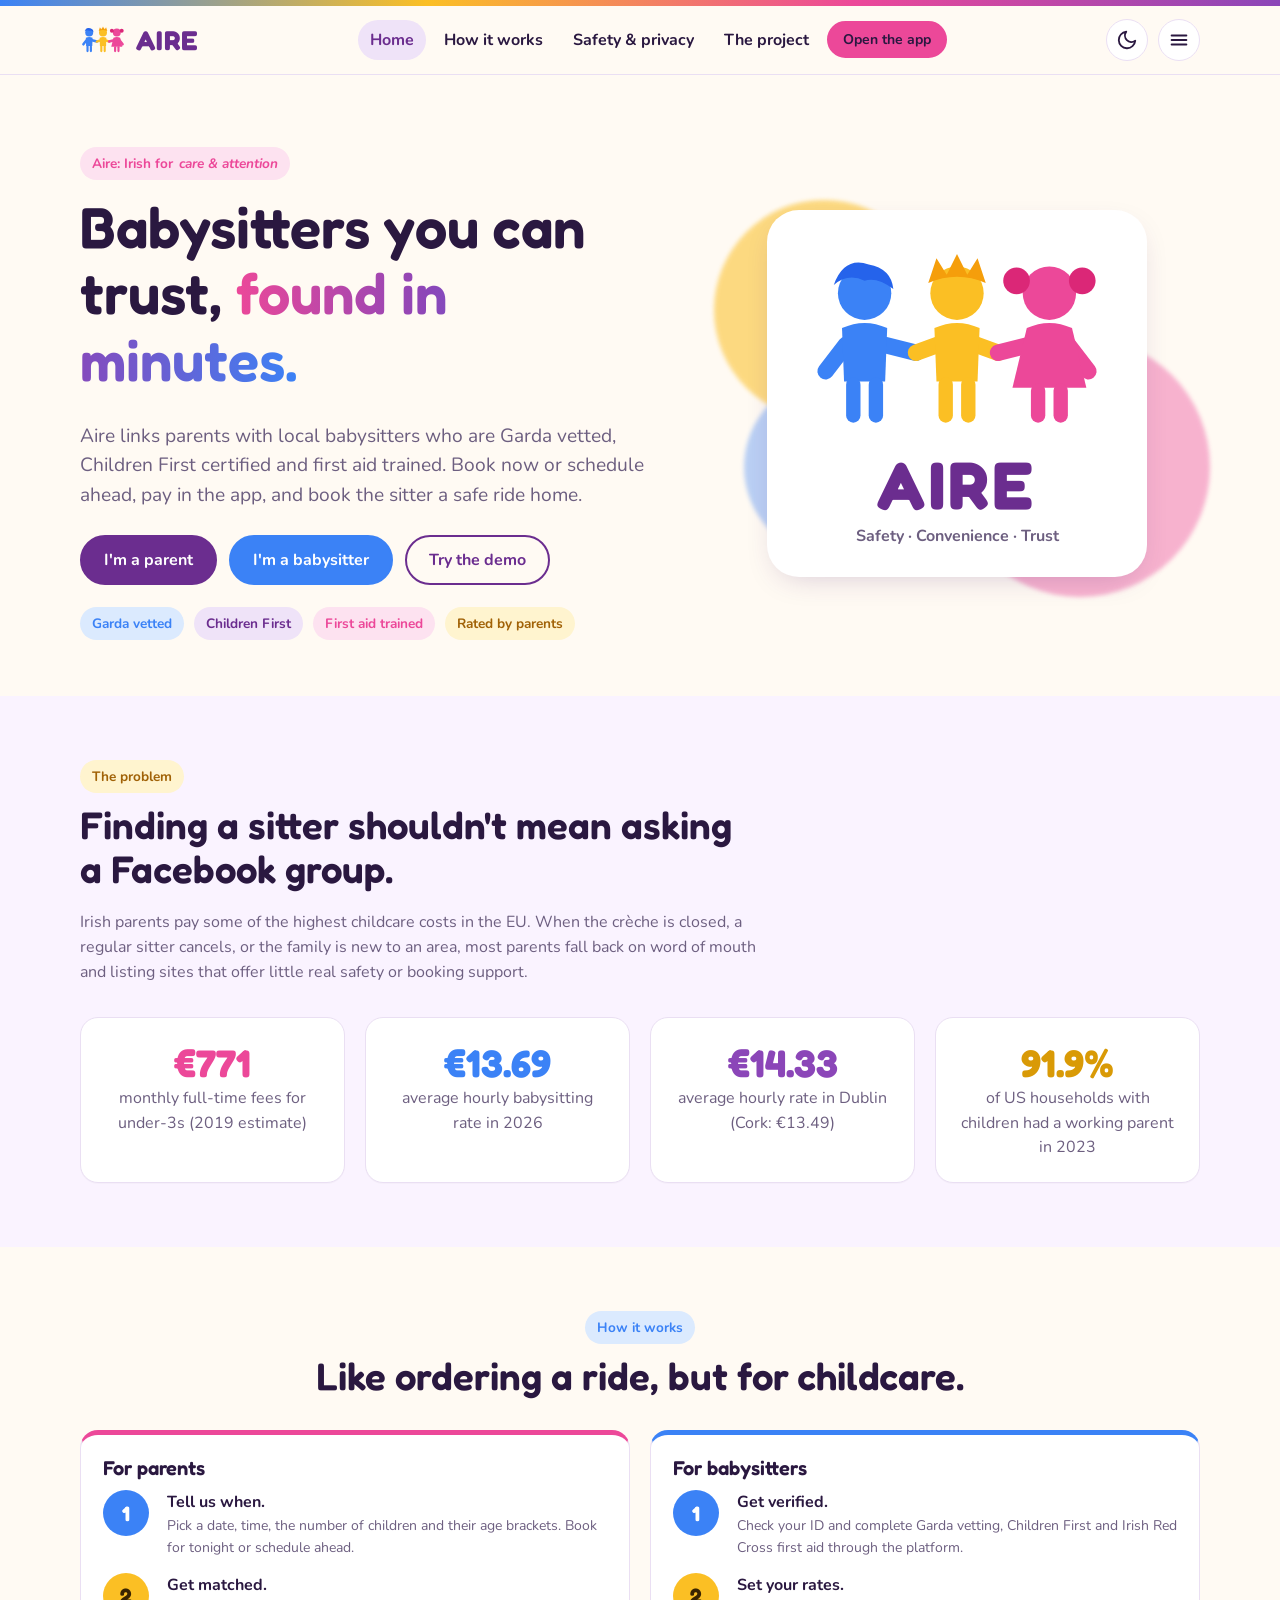
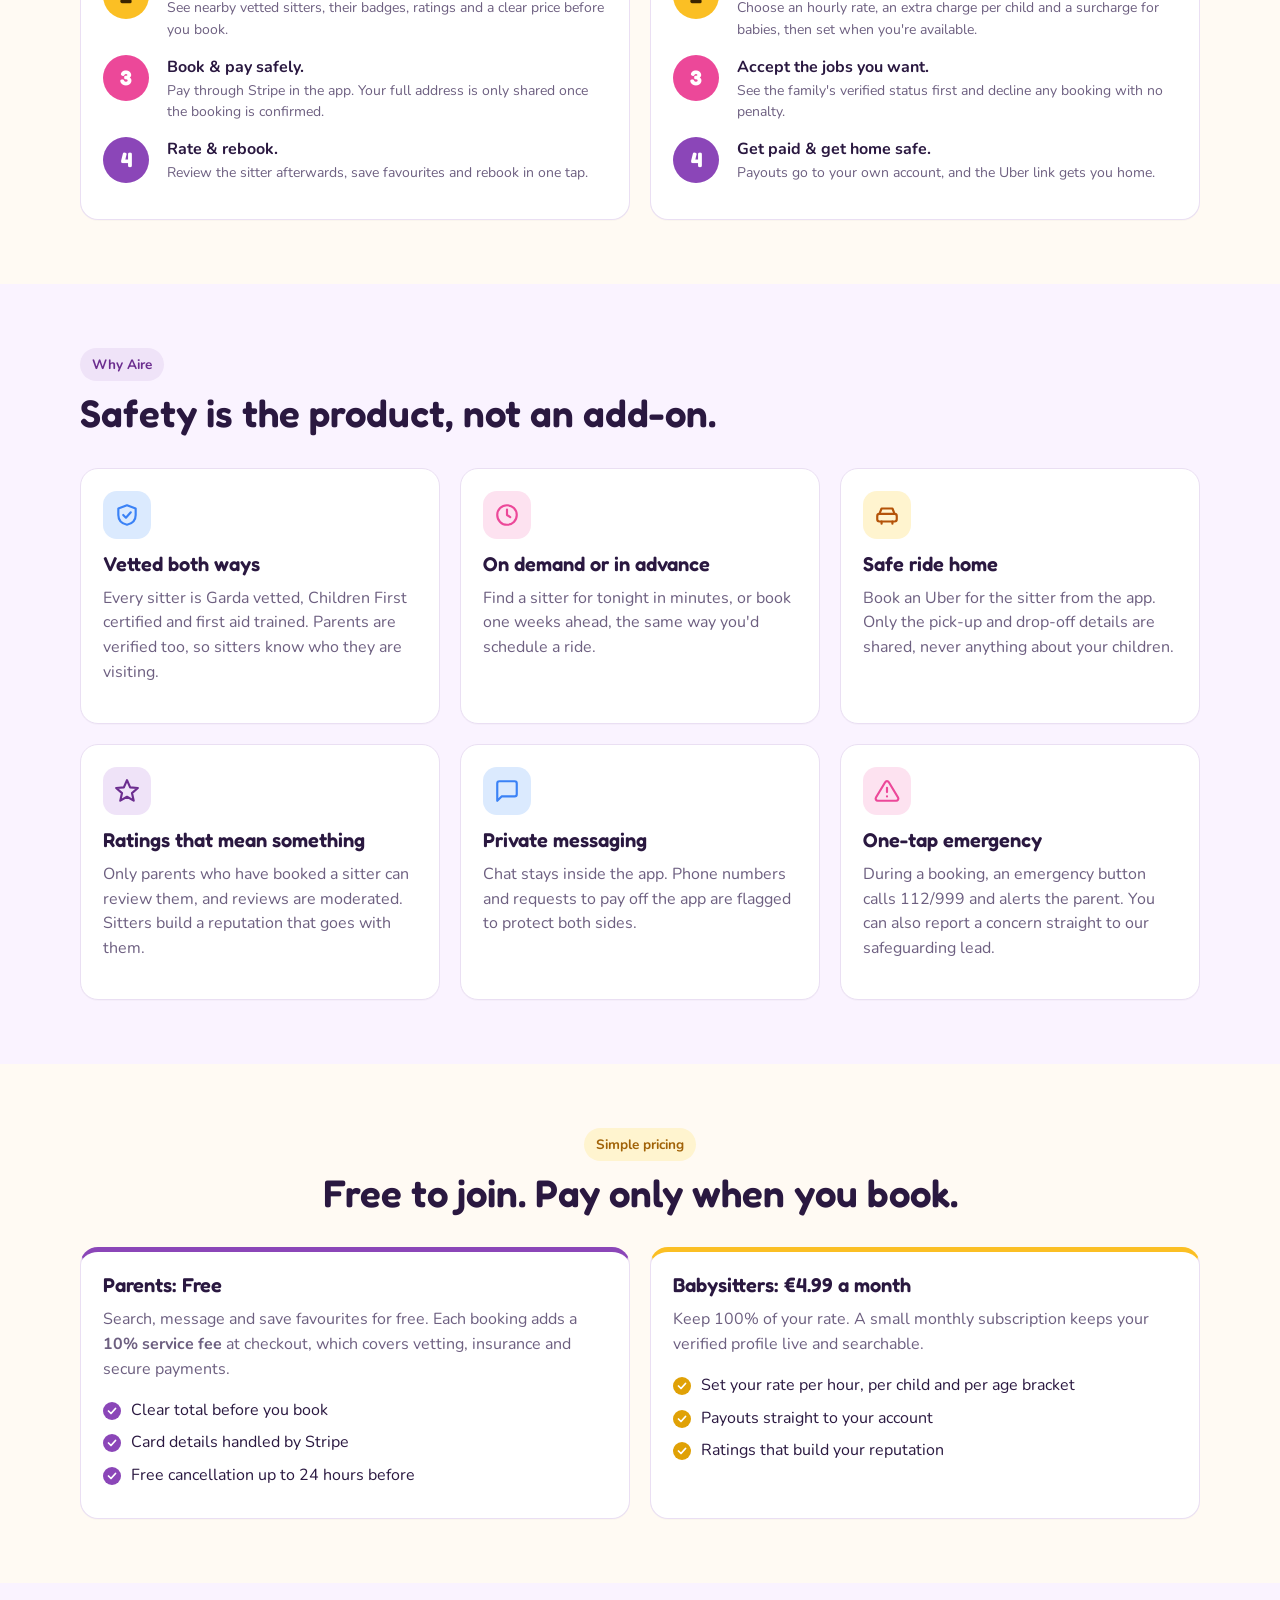
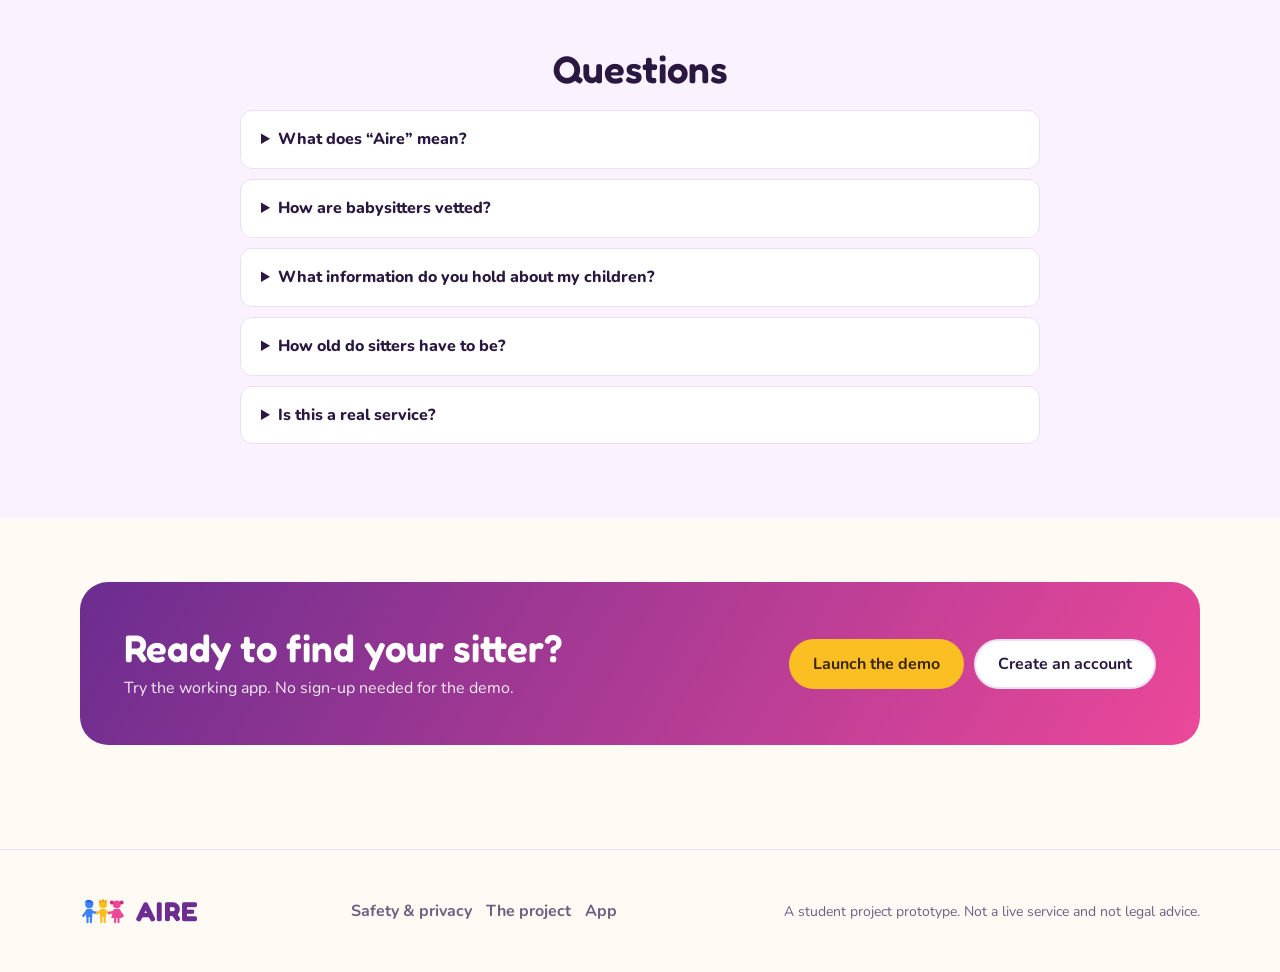
==== index.html @ 7f3675e6 "Add Aire site pages, styles, logo and app data layer (WIP) Co-Authored-By: Claude Opus 5.5 <noreply@" ====
<!doctype html>
<html lang="en-IE">
<head>
  <meta charset="utf-8">
  <meta name="viewport" content="width=device-width, initial-scale=1">
  <title>Aire · Trusted Babysitters</title>
  <meta name="description" content="Aire connects parents in Ireland with Garda vetted, Children First certified and first aid trained local babysitters, found in minutes.">
  <link rel="icon" href="assets/logo-mark.svg" type="image/svg+xml">
  <link rel="preconnect" href="https://fonts.googleapis.com">
  <link rel="preconnect" href="https://fonts.gstatic.com" crossorigin>
  <link href="https://fonts.googleapis.com/css2?family=Fredoka:wght@500;600;700&family=Nunito:wght@500;600;700;800&display=swap" rel="stylesheet">
  <link rel="stylesheet" href="css/styles.css">
  <script src="js/site.js"></script>
</head>
<body>
  <div class="rainbow-bar"></div>
  <header class="site-header">
    <div class="container">
      <a class="brand" href="index.html"><img src="assets/logo-mark.svg" alt=""><span>AIRE</span></a>
      <nav class="nav" id="site-nav" aria-label="Main">
        <a href="index.html" aria-current="page">Home</a>
        <a href="index.html#how">How it works</a>
        <a href="safety.html">Safety &amp; privacy</a>
        <a href="project.html">The project</a>
        <a class="btn pink sm" href="app.html">Open the app</a>
      </nav>
      <div class="row">
        <button class="icon-btn" data-theme-toggle aria-label="Toggle theme"></button>
        <button class="icon-btn nav-toggle" data-nav-toggle aria-controls="site-nav" aria-expanded="false" aria-label="Menu">
          <svg viewBox="0 0 24 24" fill="none" stroke="currentColor" stroke-width="2.2" stroke-linecap="round"><path d="M4 7h16M4 12h16M4 17h16"/></svg>
        </button>
      </div>
    </div>
  </header>

  <main>
    <section class="hero">
      <div class="container">
        <div>
          <span class="pill pink">Aire: Irish for <em>care &amp; attention</em></span>
          <h1 style="margin-top:14px">Babysitters you can trust, <span class="gradient-text">found in minutes.</span></h1>
          <p class="lead">Aire links parents with local babysitters who are Garda vetted, Children First certified and first aid trained. Book now or schedule ahead, pay in the app, and book the sitter a safe ride home.</p>
          <div class="hero-cta">
            <a class="btn" href="app.html#/signup?role=parent">I'm a parent</a>
            <a class="btn blue" href="app.html#/signup?role=sitter">I'm a babysitter</a>
            <a class="btn ghost" href="app.html#/demo">Try the demo</a>
          </div>
          <div class="row" style="margin-top:22px">
            <span class="pill blue">Garda vetted</span>
            <span class="pill">Children First</span>
            <span class="pill pink">First aid trained</span>
            <span class="pill yellow">Rated by parents</span>
          </div>
        </div>
        <div class="hero-art" aria-hidden="true">
          <span class="blob b1"></span><span class="blob b2"></span><span class="blob b3"></span>
          <div class="logo-card">
            <img src="assets/logo-mark.svg" alt="">
            <div class="word">AIRE</div>
            <p class="muted" style="margin:6px 0 0;font-weight:700">Safety · Convenience · Trust</p>
          </div>
        </div>
      </div>
    </section>

    <section class="block alt" id="problem">
      <div class="container">
        <div class="section-head">
          <span class="pill yellow">The problem</span>
          <h2 style="margin-top:10px">Finding a sitter shouldn't mean asking a Facebook group.</h2>
          <p class="muted">Irish parents pay some of the highest childcare costs in the EU. When the crèche is closed, a regular sitter cancels, or the family is new to an area, most parents fall back on word of mouth and listing sites that offer little real safety or booking support.</p>
        </div>
        <div class="grid c4">
          <div class="stat card"><b>€771</b><span class="muted">monthly full-time fees for under-3s (2019 estimate)</span></div>
          <div class="stat card"><b>€13.69</b><span class="muted">average hourly babysitting rate in 2026</span></div>
          <div class="stat card"><b>€14.33</b><span class="muted">average hourly rate in Dublin (Cork: €13.49)</span></div>
          <div class="stat card"><b>91.9%</b><span class="muted">of US households with children had a working parent in 2023</span></div>
        </div>
      </div>
    </section>

    <section class="block" id="how">
      <div class="container">
        <div class="section-head center center-text" style="text-align:center">
          <span class="pill blue">How it works</span>
          <h2 style="margin-top:10px">Like ordering a ride, but for childcare.</h2>
        </div>
        <div class="grid c2">
          <div class="card accent-pink">
            <h3>For parents</h3>
            <div class="steps stack">
              <div class="step"><b>Tell us when.</b><p class="muted small">Pick a date, time, the number of children and their age brackets. Book for tonight or schedule ahead.</p></div>
              <div class="step"><b>Get matched.</b><p class="muted small">See nearby vetted sitters, their badges, ratings and a clear price before you book.</p></div>
              <div class="step"><b>Book &amp; pay safely.</b><p class="muted small">Pay through Stripe in the app. Your full address is only shared once the booking is confirmed.</p></div>
              <div class="step"><b>Rate &amp; rebook.</b><p class="muted small">Review the sitter afterwards, save favourites and rebook in one tap.</p></div>
            </div>
          </div>
          <div class="card accent-blue">
            <h3>For babysitters</h3>
            <div class="steps stack">
              <div class="step"><b>Get verified.</b><p class="muted small">Check your ID and complete Garda vetting, Children First and Irish Red Cross first aid through the platform.</p></div>
              <div class="step"><b>Set your rates.</b><p class="muted small">Choose an hourly rate, an extra charge per child and a surcharge for babies, then set when you're available.</p></div>
              <div class="step"><b>Accept the jobs you want.</b><p class="muted small">See the family's verified status first and decline any booking with no penalty.</p></div>
              <div class="step"><b>Get paid &amp; get home safe.</b><p class="muted small">Payouts go to your own account, and the Uber link gets you home.</p></div>
            </div>
          </div>
        </div>
      </div>
    </section>

    <section class="block alt" id="features">
      <div class="container">
        <div class="section-head">
          <span class="pill">Why Aire</span>
          <h2 style="margin-top:10px">Safety is the product, not an add-on.</h2>
        </div>
        <div class="grid c3">
          <div class="card"><div class="feature-icon fi-blue"><svg viewBox="0 0 24 24" fill="none" stroke="currentColor" stroke-width="2" stroke-linecap="round" stroke-linejoin="round"><path d="M12 3l8 3v6c0 5-3.5 8-8 9-4.5-1-8-4-8-9V6z"/><path d="M8.5 12l2.5 2.5 4.5-5"/></svg></div><h3>Vetted both ways</h3><p class="muted">Every sitter is Garda vetted, Children First certified and first aid trained. Parents are verified too, so sitters know who they are visiting.</p></div>
          <div class="card"><div class="feature-icon fi-pink"><svg viewBox="0 0 24 24" fill="none" stroke="currentColor" stroke-width="2" stroke-linecap="round" stroke-linejoin="round"><circle cx="12" cy="12" r="9"/><path d="M12 7v5l3 2"/></svg></div><h3>On demand or in advance</h3><p class="muted">Find a sitter for tonight in minutes, or book one weeks ahead, the same way you'd schedule a ride.</p></div>
          <div class="card"><div class="feature-icon fi-yellow"><svg viewBox="0 0 24 24" fill="none" stroke="currentColor" stroke-width="2" stroke-linecap="round" stroke-linejoin="round"><rect x="3" y="11" width="18" height="7" rx="2"/><path d="M5 11l2-5h10l2 5M7 18v2M17 18v2"/></svg></div><h3>Safe ride home</h3><p class="muted">Book an Uber for the sitter from the app. Only the pick-up and drop-off details are shared, never anything about your children.</p></div>
          <div class="card"><div class="feature-icon fi-purple"><svg viewBox="0 0 24 24" fill="none" stroke="currentColor" stroke-width="2" stroke-linecap="round" stroke-linejoin="round"><path d="M12 17.3l-6.2 3.6 1.6-7L2 9.2l7.1-.6L12 2l2.9 6.6 7.1.6-5.4 4.7 1.6 7z"/></svg></div><h3>Ratings that mean something</h3><p class="muted">Only parents who have booked a sitter can review them, and reviews are moderated. Sitters build a reputation that goes with them.</p></div>
          <div class="card"><div class="feature-icon fi-blue"><svg viewBox="0 0 24 24" fill="none" stroke="currentColor" stroke-width="2" stroke-linecap="round" stroke-linejoin="round"><path d="M21 15a2 2 0 0 1-2 2H7l-4 4V5a2 2 0 0 1 2-2h14a2 2 0 0 1 2 2z"/></svg></div><h3>Private messaging</h3><p class="muted">Chat stays inside the app. Phone numbers and requests to pay off the app are flagged to protect both sides.</p></div>
          <div class="card"><div class="feature-icon fi-pink"><svg viewBox="0 0 24 24" fill="none" stroke="currentColor" stroke-width="2" stroke-linecap="round" stroke-linejoin="round"><path d="M10.3 3.9L1.8 18a2 2 0 0 0 1.7 3h17a2 2 0 0 0 1.7-3L13.7 3.9a2 2 0 0 0-3.4 0z"/><path d="M12 9v4M12 17h.01"/></svg></div><h3>One-tap emergency</h3><p class="muted">During a booking, an emergency button calls 112/999 and alerts the parent. You can also report a concern straight to our safeguarding lead.</p></div>
        </div>
      </div>
    </section>

    <section class="block" id="pricing">
      <div class="container">
        <div class="section-head center" style="text-align:center">
          <span class="pill yellow">Simple pricing</span>
          <h2 style="margin-top:10px">Free to join. Pay only when you book.</h2>
        </div>
        <div class="grid c2">
          <div class="card accent-purple">
            <h3>Parents: Free</h3>
            <p class="muted">Search, message and save favourites for free. Each booking adds a <b>10% service fee</b> at checkout, which covers vetting, insurance and secure payments.</p>
            <ul class="ticks purple"><li>Clear total before you book</li><li>Card details handled by Stripe</li><li>Free cancellation up to 24 hours before</li></ul>
          </div>
          <div class="card accent-yellow">
            <h3>Babysitters: €4.99 a month</h3>
            <p class="muted">Keep 100% of your rate. A small monthly subscription keeps your verified profile live and searchable.</p>
            <ul class="ticks yellow"><li>Set your rate per hour, per child and per age bracket</li><li>Payouts straight to your account</li><li>Ratings that build your reputation</li></ul>
          </div>
        </div>
      </div>
    </section>

    <section class="block alt" id="faq">
      <div class="container" style="max-width:800px">
        <h2 class="center">Questions</h2>
        <details class="faq"><summary>What does “Aire” mean?</summary><p>Aire (pronounced “ar-eh”) is the Irish word for care or attention, which is exactly what we want every family and every sitter to get.</p></details>
        <details class="faq"><summary>How are babysitters vetted?</summary><p>Sitters verify their ID with a live selfie, complete Garda vetting through a registered route, and upload Irish Red Cross first aid and Children First certificates. An admin checks each one, and a badge is removed automatically when anything expires.</p></details>
        <details class="faq"><summary>What information do you hold about my children?</summary><p>Only a first name or nickname, an age bracket and optional care notes such as allergies. Care notes are visible only to the booked sitter and are deleted 30 days after the booking. We never store photos, surnames or school details of children.</p></details>
        <details class="faq"><summary>How old do sitters have to be?</summary><p>Sitters must be at least 16, and 16–17 year olds need a parent or guardian's consent. Sitters aged 18 or over can take bookings on their own.</p></details>
        <details class="faq"><summary>Is this a real service?</summary><p>Aire is a student project prototype. The app is a working demo: everything you enter is stored only in your own browser and no real payments, vetting or Uber bookings take place.</p></details>
      </div>
    </section>

    <section class="block">
      <div class="container">
        <div class="cta-band">
          <div><h2>Ready to find your sitter?</h2><p style="margin:6px 0 0;opacity:.9">Try the working app. No sign-up needed for the demo.</p></div>
          <div class="row"><a class="btn yellow" href="app.html#/demo">Launch the demo</a><a class="btn light" href="app.html#/signup">Create an account</a></div>
        </div>
      </div>
    </section>
  </main>

  <footer class="site-footer">
    <div class="container">
      <a class="brand" href="index.html"><img src="assets/logo-mark.svg" alt=""><span>AIRE</span></a>
      <nav><a href="safety.html">Safety &amp; privacy</a><a href="project.html">The project</a><a href="app.html">App</a></nav>
      <p class="muted small" style="margin:0">A student project prototype. Not a live service and not legal advice.</p>
    </div>
  </footer>
</body>
</html>
---- css/styles.css ----
/* =========================================================
   Aire — shared styles
   Palette: pink · blue · purple · yellow
   ========================================================= */
:root {
  --pink: #ec4899;
  --pink-soft: #fde2f0;
  --blue: #3b82f6;
  --blue-soft: #dbeafe;
  --purple: #6b2d8f;
  --purple-2: #8b46b8;
  --purple-soft: #efe3f8;
  --yellow: #fbbf24;
  --yellow-soft: #fff4cf;

  --bg: #fffaf3;
  --surface: #ffffff;
  --surface-2: #faf3ff;
  --text: #2a1840;
  --muted: #6d5f80;
  --border: #eadff3;
  --shadow: 0 10px 30px -12px rgba(75, 30, 110, .25);
  --ok: #16a34a;
  --warn: #d97706;
  --danger: #dc2626;

  --radius: 18px;
  --radius-sm: 12px;
  --font-display: "Fredoka", "Nunito", system-ui, sans-serif;
  --font-body: "Nunito", system-ui, -apple-system, "Segoe UI", sans-serif;
  color-scheme: light;
}

@media (prefers-color-scheme: dark) {
  :root:not([data-theme="light"]) {
    --bg: #130b1d;
    --surface: #1e1430;
    --surface-2: #261a3b;
    --text: #f6efff;
    --muted: #b7a8cc;
    --border: #35274d;
    --pink-soft: #3d1a33;
    --blue-soft: #172a4a;
    --purple-soft: #2e1b44;
    --yellow-soft: #3a2f12;
    --purple: #c08ae6;
    --purple-2: #d6a8f5;
    --shadow: 0 10px 30px -12px rgba(0, 0, 0, .6);
    color-scheme: dark;
  }
}
:root[data-theme="dark"] {
  --bg: #130b1d;
  --surface: #1e1430;
  --surface-2: #261a3b;
  --text: #f6efff;
  --muted: #b7a8cc;
  --border: #35274d;
  --pink-soft: #3d1a33;
  --blue-soft: #172a4a;
  --purple-soft: #2e1b44;
  --yellow-soft: #3a2f12;
  --purple: #c08ae6;
  --purple-2: #d6a8f5;
  --shadow: 0 10px 30px -12px rgba(0, 0, 0, .6);
  color-scheme: dark;
}

* { box-sizing: border-box; }
html { scroll-behavior: smooth; }
body {
  margin: 0;
  font-family: var(--font-body);
  background: var(--bg);
  color: var(--text);
  line-height: 1.55;
  -webkit-font-smoothing: antialiased;
}
img, svg { max-width: 100%; }
a { color: var(--purple); }
h1, h2, h3, h4 { font-family: var(--font-display); line-height: 1.15; margin: 0 0 .5em; font-weight: 600; }
h1 { font-size: clamp(2.2rem, 5vw, 3.6rem); }
h2 { font-size: clamp(1.7rem, 3.4vw, 2.4rem); }
h3 { font-size: 1.25rem; }
p { margin: 0 0 1em; }
.muted { color: var(--muted); }
.small { font-size: .875rem; }
.center { text-align: center; }
.container { width: min(1120px, 100% - 32px); margin-inline: auto; }
.sr-only { position: absolute; width: 1px; height: 1px; overflow: hidden; clip: rect(0 0 0 0); white-space: nowrap; }

/* ---------- brand ---------- */
.brand { display: inline-flex; align-items: center; gap: 10px; text-decoration: none; color: var(--purple); }
.brand img { width: 46px; height: auto; }
.brand span { font-family: var(--font-display); font-weight: 700; font-size: 1.7rem; letter-spacing: .04em; }
.gradient-text {
  background: linear-gradient(90deg, var(--pink), var(--purple-2) 45%, var(--blue));
  -webkit-background-clip: text; background-clip: text; color: transparent;
}
.rainbow-bar { height: 6px; background: linear-gradient(90deg, var(--blue), var(--yellow), var(--pink), var(--purple-2)); }

/* ---------- site header ---------- */
.site-header { position: sticky; top: 0; z-index: 50; background: color-mix(in srgb, var(--bg) 88%, transparent); backdrop-filter: blur(10px); border-bottom: 1px solid var(--border); }
.site-header .container { display: flex; align-items: center; justify-content: space-between; gap: 16px; min-height: 68px; }
.nav { display: flex; align-items: center; gap: 6px; }
.nav a { text-decoration: none; color: var(--text); font-weight: 700; padding: 8px 12px; border-radius: 999px; }
.nav a:hover, .nav a[aria-current="page"] { background: var(--purple-soft); color: var(--purple); }
.nav-toggle { display: none; }
@media (max-width: 820px) {
  .nav-toggle { display: inline-flex; }
  .nav { display: none; position: absolute; top: 68px; left: 0; right: 0; flex-direction: column; align-items: stretch; background: var(--surface); padding: 12px 16px 18px; border-bottom: 1px solid var(--border); box-shadow: var(--shadow); }
  .nav.open { display: flex; }
}

/* ---------- buttons ---------- */
.btn {
  --b: var(--purple);
  display: inline-flex; align-items: center; justify-content: center; gap: 8px;
  font: 700 1rem var(--font-body); padding: 12px 22px; border-radius: 999px;
  border: 2px solid var(--b); background: var(--b); color: #fff; cursor: pointer;
  text-decoration: none; transition: transform .12s, box-shadow .12s, background .12s;
}
.btn:hover { transform: translateY(-1px); box-shadow: var(--shadow); }
.btn:active { transform: translateY(0); }
.btn:disabled { opacity: .5; cursor: not-allowed; transform: none; box-shadow: none; }
.btn.pink { --b: var(--pink); }
.btn.blue { --b: var(--blue); }
.btn.yellow { --b: var(--yellow); color: #3a2400; }
.btn.danger { --b: var(--danger); }
.btn.ghost { background: transparent; color: var(--b); }
.btn.light { background: var(--surface); color: var(--text); border-color: var(--border); }
.btn.sm { padding: 7px 14px; font-size: .875rem; }
.btn.block { width: 100%; }
.icon-btn { display: inline-grid; place-items: center; width: 42px; height: 42px; border-radius: 50%; border: 1px solid var(--border); background: var(--surface); color: var(--text); cursor: pointer; position: relative; }
.icon-btn:hover { background: var(--purple-soft); }
.icon-btn svg { width: 22px; height: 22px; }
.dot { position: absolute; top: 4px; right: 4px; min-width: 18px; height: 18px; border-radius: 9px; background: var(--pink); color: #fff; font-size: .7rem; font-weight: 800; display: grid; place-items: center; padding: 0 4px; }

/* ---------- landing ---------- */
.hero { padding: 72px 0 56px; position: relative; overflow: hidden; }
.hero .container { display: grid; grid-template-columns: 1.1fr .9fr; gap: 40px; align-items: center; }
.hero .lead { font-size: 1.2rem; color: var(--muted); max-width: 34em; }
.hero-cta { display: flex; flex-wrap: wrap; gap: 12px; margin-top: 24px; }
.hero-art { position: relative; display: grid; place-items: center; }
.hero-art .blob { position: absolute; border-radius: 50%; filter: blur(2px); opacity: .9; }
.hero-art .b1 { width: 220px; height: 220px; background: var(--yellow); top: -10px; left: 0; opacity: .55; }
.hero-art .b2 { width: 260px; height: 260px; background: var(--pink); bottom: -20px; right: -10px; opacity: .4; }
.hero-art .b3 { width: 180px; height: 180px; background: var(--blue); bottom: 20px; left: 30px; opacity: .35; }
.hero-art .logo-card { position: relative; background: var(--surface); border-radius: 32px; padding: 40px 36px 28px; box-shadow: var(--shadow); text-align: center; width: min(380px, 100%); }
.hero-art .logo-card img { width: 100%; }
.hero-art .logo-card .word { font-family: var(--font-display); font-weight: 700; font-size: 4.2rem; color: var(--purple); letter-spacing: .05em; line-height: 1; margin-top: 8px; }
.pill { display: inline-flex; align-items: center; gap: 6px; padding: 6px 12px; border-radius: 999px; font-weight: 700; font-size: .85rem; background: var(--purple-soft); color: var(--purple); }
.pill.pink { background: var(--pink-soft); color: var(--pink); }
.pill.blue { background: var(--blue-soft); color: var(--blue); }
.pill.yellow { background: var(--yellow-soft); color: #a16207; }
:root[data-theme="dark"] .pill.yellow { color: var(--yellow); }
@media (prefers-color-scheme: dark) { :root:not([data-theme="light"]) .pill.yellow { color: var(--yellow); } }
@media (max-width: 860px) { .hero .container { grid-template-columns: 1fr; } .hero { padding-top: 40px; } }

section.block { padding: 64px 0; }
section.alt { background: var(--surface-2); }
.section-head { max-width: 680px; margin-bottom: 32px; }
.section-head.center { margin-inline: auto; }
.grid { display: grid; gap: 20px; }
.grid.c2 { grid-template-columns: repeat(2, minmax(0, 1fr)); }
.grid.c3 { grid-template-columns: repeat(3, minmax(0, 1fr)); }
.grid.c4 { grid-template-columns: repeat(4, minmax(0, 1fr)); }
@media (max-width: 900px) { .grid.c3, .grid.c4 { grid-template-columns: repeat(2, minmax(0, 1fr)); } }
@media (max-width: 620px) { .grid.c2, .grid.c3, .grid.c4 { grid-template-columns: 1fr; } }

.card { background: var(--surface); border: 1px solid var(--border); border-radius: var(--radius); padding: 22px; box-shadow: 0 1px 0 rgba(0,0,0,.02); }
.card.accent-pink { border-top: 5px solid var(--pink); }
.card.accent-blue { border-top: 5px solid var(--blue); }
.card.accent-purple { border-top: 5px solid var(--purple-2); }
.card.accent-yellow { border-top: 5px solid var(--yellow); }
.feature-icon { width: 48px; height: 48px; border-radius: 14px; display: grid; place-items: center; margin-bottom: 14px; }
.feature-icon svg { width: 26px; height: 26px; }
.fi-pink { background: var(--pink-soft); color: var(--pink); }
.fi-blue { background: var(--blue-soft); color: var(--blue); }
.fi-purple { background: var(--purple-soft); color: var(--purple); }
.fi-yellow { background: var(--yellow-soft); color: #b45309; }

.steps { counter-reset: s; }
.step { position: relative; padding-left: 64px; }
.step::before { counter-increment: s; content: counter(s); position: absolute; left: 0; top: 0; width: 46px; height: 46px; border-radius: 50%; display: grid; place-items: center; font: 700 1.3rem var(--font-display); color: #fff; background: var(--purple-2); }
.step:nth-child(4n+1)::before { background: var(--blue); }
.step:nth-child(4n+2)::before { background: var(--yellow); color: #3a2400; }
.step:nth-child(4n+3)::before { background: var(--pink); }

.stat { text-align: center; }
.stat b { display: block; font: 700 2.4rem var(--font-display); }
.stat:nth-child(4n+1) b { color: var(--pink); }
.stat:nth-child(4n+2) b { color: var(--blue); }
.stat:nth-child(4n+3) b { color: var(--purple-2); }
.stat:nth-child(4n+4) b { color: #d99a06; }

.cta-band { background: linear-gradient(120deg, var(--purple), var(--pink)); color: #fff; border-radius: 28px; padding: 44px; display: flex; flex-wrap: wrap; align-items: center; justify-content: space-between; gap: 20px; }
:root[data-theme="dark"] .cta-band { background: linear-gradient(120deg, #4c1d6e, #9d1f62); }
@media (prefers-color-scheme: dark) { :root:not([data-theme="light"]) .cta-band { background: linear-gradient(120deg, #4c1d6e, #9d1f62); } }
.cta-band h2 { margin: 0; }

details.faq { background: var(--surface); border: 1px solid var(--border); border-radius: var(--radius-sm); padding: 16px 20px; margin-bottom: 10px; }
details.faq summary { cursor: pointer; font-weight: 800; }
details.faq p { margin: 10px 0 0; color: var(--muted); }

table.data { width: 100%; border-collapse: collapse; background: var(--surface); border-radius: var(--radius-sm); overflow: hidden; }
table.data th, table.data td { text-align: left; padding: 12px 14px; border-bottom: 1px solid var(--border); vertical-align: top; }
table.data th { background: var(--purple-soft); color: var(--purple); font-family: var(--font-display); font-weight: 600; }
.table-wrap { overflow-x: auto; border: 1px solid var(--border); border-radius: var(--radius-sm); }

.swot { display: grid; grid-template-columns: 1fr 1fr; gap: 14px; }
.swot .card h3 { display: flex; align-items: center; gap: 10px; }
.swot .card h3 b { width: 36px; height: 36px; border-radius: 10px; display: grid; place-items: center; color: #fff; }
@media (max-width: 620px) { .swot { grid-template-columns: 1fr; } }

.bmc { display: grid; grid-template-columns: repeat(5, 1fr); grid-template-rows: auto auto auto; gap: 10px; }
.bmc .card { padding: 16px; }
.bmc h4 { font-size: 1rem; margin-bottom: 6px; }
.bmc ul { margin: 0; padding-left: 18px; font-size: .92rem; }
.bmc .kp { grid-column: 1; grid-row: 1 / 3; }
.bmc .ka { grid-column: 2; grid-row: 1; }
.bmc .kr { grid-column: 2; grid-row: 2; }
.bmc .vp { grid-column: 3; grid-row: 1 / 3; }
.bmc .cr { grid-column: 4; grid-row: 1; }
.bmc .ch { grid-column: 4; grid-row: 2; }
.bmc .cs { grid-column: 5; grid-row: 1 / 3; }
.bmc .co { grid-column: 1 / 3; grid-row: 3; }
.bmc .rs { grid-column: 3 / 6; grid-row: 3; }
@media (max-width: 900px) { .bmc { grid-template-columns: 1fr 1fr; } .bmc > * { grid-column: auto !important; grid-row: auto !important; } }
@media (max-width: 560px) { .bmc { grid-template-columns: 1fr; } }

ul.ticks { list-style: none; padding: 0; margin: 0; }
ul.ticks li { padding-left: 28px; position: relative; margin-bottom: 8px; }
ul.ticks li::before { content: ""; position: absolute; left: 0; top: 4px; width: 18px; height: 18px; border-radius: 50%; background: var(--pink) url("data:image/svg+xml,%3Csvg xmlns='http://www.w3.org/2000/svg' viewBox='0 0 24 24' fill='none' stroke='white' stroke-width='3.5' stroke-linecap='round' stroke-linejoin='round'%3E%3Cpath d='M5 12l5 5 9-10'/%3E%3C/svg%3E") center/12px no-repeat; }
ul.ticks.blue li::before { background-color: var(--blue); }
ul.ticks.purple li::before { background-color: var(--purple-2); }
ul.ticks.yellow li::before { background-color: #e0a106; }

.site-footer { padding: 40px 0; border-top: 1px solid var(--border); margin-top: 40px; }
.site-footer .container { display: flex; flex-wrap: wrap; justify-content: space-between; gap: 20px; align-items: center; }
.site-footer nav a { margin-right: 14px; color: var(--muted); text-decoration: none; font-weight: 700; }

.toc { display: flex; flex-wrap: wrap; gap: 8px; margin: 18px 0 0; }
.toc a { text-decoration: none; }

/* =========================================================
   APP
   ========================================================= */
body.app-body { min-height: 100vh; }
.app-shell { display: grid; grid-template-columns: 250px 1fr; min-height: 100vh; }
.app-side { background: var(--surface); border-right: 1px solid var(--border); padding: 18px 14px; display: flex; flex-direction: column; gap: 6px; position: sticky; top: 0; height: 100vh; }
.app-side .brand { margin: 0 8px 18px; }
.side-link { display: flex; align-items: center; gap: 12px; padding: 11px 14px; border-radius: 14px; color: var(--text); text-decoration: none; font-weight: 700; }
.side-link svg { width: 22px; height: 22px; }
.side-link:hover { background: var(--surface-2); }
.side-link.active { background: var(--purple-soft); color: var(--purple); }
.side-foot { margin-top: auto; display: grid; gap: 8px; }
.app-main { min-width: 0; }
.app-top { display: flex; align-items: center; justify-content: space-between; gap: 12px; padding: 16px 24px; border-bottom: 1px solid var(--border); background: color-mix(in srgb, var(--bg) 90%, transparent); backdrop-filter: blur(8px); position: sticky; top: 0; z-index: 30; }
.app-top h1 { font-size: 1.6rem; margin: 0; }
.app-top .actions { display: flex; align-items: center; gap: 8px; }
.app-content { padding: 24px; max-width: 980px; }
.bottom-nav { display: none; }
.mobile-brand { display: none; }
@media (max-width: 820px) {
  .app-shell { grid-template-columns: 1fr; }
  .app-side { display: none; }
  .mobile-brand { display: inline-flex; }
  .mobile-brand img { width: 36px; }
  .app-top { padding: 12px 16px; }
  .app-top h1 { font-size: 1.3rem; }
  .app-content { padding: 16px 16px 100px; }
  .bottom-nav { display: grid; grid-auto-flow: column; grid-auto-columns: 1fr; position: fixed; bottom: 0; left: 0; right: 0; background: var(--surface); border-top: 1px solid var(--border); z-index: 40; padding: 6px 4px calc(6px + env(safe-area-inset-bottom)); }
  .bottom-nav a { display: grid; justify-items: center; gap: 2px; font-size: .72rem; font-weight: 700; color: var(--muted); text-decoration: none; padding: 6px 0; border-radius: 12px; }
  .bottom-nav a svg { width: 22px; height: 22px; }
  .bottom-nav a.active { color: var(--purple); background: var(--purple-soft); }
}

.role-switch { display: grid; grid-template-columns: 1fr 1fr; background: var(--surface-2); border: 1px solid var(--border); border-radius: 999px; padding: 4px; }
.role-switch button { border: 0; background: transparent; padding: 8px 10px; border-radius: 999px; font: 700 .85rem var(--font-body); color: var(--muted); cursor: pointer; }
.role-switch button.on { background: var(--surface); color: var(--purple); box-shadow: 0 2px 8px rgba(0,0,0,.08); }

.panel { background: var(--surface); border: 1px solid var(--border); border-radius: var(--radius); padding: 20px; margin-bottom: 18px; }
.panel.yellow { background: var(--yellow-soft); border-color: transparent; }
.panel.pink { background: var(--pink-soft); border-color: transparent; }
.panel.blue { background: var(--blue-soft); border-color: transparent; }
.panel.purple { background: var(--purple-soft); border-color: transparent; }
.panel h2 { font-size: 1.3rem; }
.panel-head { display: flex; align-items: center; justify-content: space-between; gap: 10px; margin-bottom: 12px; }
.panel-head h2, .panel-head h3 { margin: 0; }

.form-grid { display: grid; grid-template-columns: repeat(2, minmax(0, 1fr)); gap: 12px; }
.form-grid .full { grid-column: 1 / -1; }
@media (max-width: 560px) { .form-grid { grid-template-columns: 1fr; } }
label.field { display: grid; gap: 6px; font-weight: 700; font-size: .9rem; }
label.field .hint { font-weight: 500; color: var(--muted); font-size: .8rem; }
input, select, textarea {
  font: 500 1rem var(--font-body); color: var(--text); background: var(--surface);
  border: 1.5px solid var(--border); border-radius: 12px; padding: 11px 12px; width: 100%;
}
textarea { resize: vertical; min-height: 84px; }
input:focus, select:focus, textarea:focus, button:focus-visible, a:focus-visible { outline: 3px solid color-mix(in srgb, var(--blue) 55%, transparent); outline-offset: 1px; border-color: var(--blue); }
.check { display: flex; gap: 10px; align-items: flex-start; font-weight: 600; font-size: .92rem; cursor: pointer; }
.check input { width: 20px; height: 20px; margin-top: 2px; accent-color: var(--purple-2); flex: none; }
.ages { display: flex; flex-wrap: wrap; gap: 8px; }
.chip { display: inline-flex; align-items: center; gap: 6px; padding: 7px 12px; border-radius: 999px; border: 1.5px solid var(--border); background: var(--surface); font-weight: 700; font-size: .85rem; cursor: pointer; color: var(--text); }
.chip.on { background: var(--purple-2); border-color: var(--purple-2); color: #fff; }
.chip input { display: none; }

.toggle { position: relative; width: 52px; height: 30px; flex: none; }
.toggle input { opacity: 0; width: 0; height: 0; }
.toggle span { position: absolute; inset: 0; background: var(--border); border-radius: 999px; cursor: pointer; transition: .2s; }
.toggle span::after { content: ""; position: absolute; left: 4px; top: 4px; width: 22px; height: 22px; border-radius: 50%; background: #fff; transition: .2s; box-shadow: 0 1px 3px rgba(0,0,0,.2); }
.toggle input:checked + span { background: var(--ok); }
.toggle input:checked + span::after { transform: translateX(22px); }

.avatar { width: 46px; height: 46px; border-radius: 50%; display: grid; place-items: center; font: 700 1rem var(--font-display); color: #fff; flex: none; }
.avatar.lg { width: 84px; height: 84px; font-size: 1.8rem; }
.av-0 { background: var(--pink); } .av-1 { background: var(--blue); } .av-2 { background: var(--purple-2); } .av-3 { background: #e0a106; }

.sitter-row { display: flex; gap: 14px; align-items: center; padding: 14px; border: 1px solid var(--border); border-radius: var(--radius-sm); background: var(--surface); margin-bottom: 10px; }
.sitter-row .info { flex: 1; min-width: 0; }
.sitter-row .info h3 { margin: 0; font-size: 1.05rem; display: flex; align-items: center; gap: 8px; flex-wrap: wrap; }
.sitter-row .meta { color: var(--muted); font-size: .88rem; }
.sitter-row .price { text-align: right; font-weight: 800; white-space: nowrap; }
.sitter-row .btns { display: flex; gap: 8px; flex-wrap: wrap; justify-content: flex-end; }
@media (max-width: 560px) { .sitter-row { flex-wrap: wrap; } .sitter-row .btns { width: 100%; justify-content: stretch; } .sitter-row .btns .btn { flex: 1; } }

.badges { display: flex; flex-wrap: wrap; gap: 6px; margin-top: 6px; }
.badge { display: inline-flex; align-items: center; gap: 4px; font-size: .74rem; font-weight: 800; padding: 3px 9px; border-radius: 999px; }
.badge svg { width: 13px; height: 13px; }
.badge.garda { background: var(--blue-soft); color: var(--blue); }
.badge.cf { background: var(--purple-soft); color: var(--purple); }
.badge.fa { background: var(--pink-soft); color: var(--pink); }
.badge.id { background: var(--yellow-soft); color: #a16207; }
.badge.off { background: var(--surface-2); color: var(--muted); text-decoration: line-through; }
.stars { color: #f59e0b; letter-spacing: 1px; white-space: nowrap; }

.kv { display: grid; grid-template-columns: repeat(2, minmax(0, 1fr)); gap: 10px; }
.kv > div { background: var(--surface-2); border-radius: 12px; padding: 10px 12px; }
.kv small { display: block; color: var(--muted); font-weight: 700; font-size: .75rem; text-transform: uppercase; letter-spacing: .04em; }
.kv b { font-weight: 800; }

.status { display: inline-block; font-size: .75rem; font-weight: 800; padding: 3px 10px; border-radius: 999px; text-transform: uppercase; letter-spacing: .04em; }
.st-pending { background: var(--yellow-soft); color: #a16207; }
.st-confirmed { background: var(--blue-soft); color: var(--blue); }
.st-active { background: var(--pink-soft); color: var(--pink); }
.st-completed { background: #dcfce7; color: #15803d; }
.st-cancelled, .st-declined { background: var(--surface-2); color: var(--muted); }
:root[data-theme="dark"] .st-completed { background: #12361f; color: #4ade80; }
@media (prefers-color-scheme: dark) { :root:not([data-theme="light"]) .st-completed { background: #12361f; color: #4ade80; } }

.tabs { display: flex; gap: 6px; margin-bottom: 14px; flex-wrap: wrap; }
.tabs button { border: 1.5px solid var(--border); background: var(--surface); color: var(--text); padding: 8px 14px; border-radius: 999px; font: 700 .9rem var(--font-body); cursor: pointer; }
.tabs button.on { background: var(--purple-2); border-color: var(--purple-2); color: #fff; }

.empty { text-align: center; padding: 36px 16px; color: var(--muted); }
.empty svg { width: 52px; height: 52px; color: var(--purple-2); opacity: .7; margin-bottom: 8px; }

.cost { display: grid; gap: 6px; font-size: .95rem; }
.cost div { display: flex; justify-content: space-between; gap: 10px; }
.cost .total { border-top: 1px dashed var(--border); padding-top: 8px; margin-top: 4px; font-weight: 800; font-size: 1.1rem; }

.chat { display: flex; flex-direction: column; gap: 8px; max-height: 50vh; overflow-y: auto; padding: 4px; margin-bottom: 12px; }
.msg { max-width: 78%; padding: 9px 13px; border-radius: 16px; background: var(--surface-2); }
.msg.me { align-self: flex-end; background: var(--purple-2); color: #fff; border-bottom-right-radius: 4px; }
.msg.them { border-bottom-left-radius: 4px; }
.msg.system { align-self: center; background: var(--yellow-soft); color: #92400e; font-size: .82rem; font-weight: 700; max-width: 95%; text-align: center; }
.msg time { display: block; font-size: .7rem; opacity: .7; margin-top: 2px; }
.chat-form { display: flex; gap: 8px; }

/* modal + toast */
.modal-back { position: fixed; inset: 0; background: rgba(20, 8, 32, .55); display: grid; place-items: center; z-index: 100; padding: 16px; animation: fade .15s; }
.modal { background: var(--surface); color: var(--text); border-radius: 22px; width: min(560px, 100%); max-height: 90vh; overflow-y: auto; padding: 24px; box-shadow: 0 30px 80px -20px rgba(0,0,0,.5); animation: pop .18s; }
.modal-head { display: flex; justify-content: space-between; align-items: center; gap: 10px; margin-bottom: 14px; }
.modal-head h2 { margin: 0; font-size: 1.4rem; }
.modal-foot { display: flex; gap: 10px; justify-content: flex-end; margin-top: 18px; flex-wrap: wrap; }
@keyframes fade { from { opacity: 0; } }
@keyframes pop { from { transform: scale(.96); opacity: 0; } }
.toasts { position: fixed; top: 16px; right: 16px; z-index: 200; display: grid; gap: 8px; width: min(360px, calc(100% - 32px)); }
.toast { background: var(--surface); border: 1px solid var(--border); border-left: 6px solid var(--purple-2); border-radius: 14px; padding: 12px 14px; box-shadow: var(--shadow); font-weight: 700; animation: pop .2s; }
.toast.ok { border-left-color: var(--ok); }
.toast.pink { border-left-color: var(--pink); }
.toast.warn { border-left-color: var(--warn); }

.notif { display: flex; gap: 12px; padding: 12px; border-radius: 12px; align-items: flex-start; }
.notif.unread { background: var(--yellow-soft); }
.notif .ic { width: 36px; height: 36px; border-radius: 10px; display: grid; place-items: center; background: var(--purple-soft); color: var(--purple); flex: none; }
.notif .ic svg { width: 20px; height: 20px; }

.sos { position: fixed; right: 18px; bottom: 18px; z-index: 45; background: var(--danger); color: #fff; border: 0; border-radius: 999px; padding: 14px 20px; font: 800 1rem var(--font-body); box-shadow: 0 10px 30px -8px rgba(220,38,38,.7); cursor: pointer; display: flex; gap: 8px; align-items: center; }
@media (max-width: 820px) { .sos { bottom: 84px; } }

.auth-wrap { min-height: 100vh; display: grid; place-items: center; padding: 24px 16px; background:
  radial-gradient(circle at 10% 10%, color-mix(in srgb, var(--yellow) 35%, transparent), transparent 40%),
  radial-gradient(circle at 90% 20%, color-mix(in srgb, var(--pink) 30%, transparent), transparent 40%),
  radial-gradient(circle at 30% 95%, color-mix(in srgb, var(--blue) 30%, transparent), transparent 45%), var(--bg); }
.auth-card { width: min(520px, 100%); background: var(--surface); border-radius: 26px; padding: 28px; box-shadow: var(--shadow); }
.auth-card .brand { justify-content: center; width: 100%; margin-bottom: 8px; }

.bar { height: 10px; border-radius: 999px; background: var(--surface-2); overflow: hidden; }
.bar i { display: block; height: 100%; background: linear-gradient(90deg, var(--blue), var(--purple-2), var(--pink)); }
.chart { display: flex; align-items: flex-end; gap: 10px; height: 160px; padding-top: 10px; }
.chart .col { flex: 1; display: grid; gap: 6px; justify-items: center; height: 100%; align-content: end; }
.chart .col i { width: 100%; max-width: 44px; border-radius: 10px 10px 4px 4px; background: linear-gradient(180deg, var(--pink), var(--purple-2)); min-height: 4px; }
.chart .col small { font-size: .72rem; color: var(--muted); font-weight: 700; }

.cal { display: grid; grid-template-columns: repeat(7, 1fr); gap: 6px; }
.cal .d { border: 1.5px solid var(--border); border-radius: 12px; padding: 8px 4px; text-align: center; cursor: pointer; background: var(--surface); font-weight: 700; font-size: .85rem; color: var(--text); }
.cal .d small { display: block; color: var(--muted); font-size: .7rem; }
.cal .d.on { background: var(--ok); color: #fff; border-color: var(--ok); }
.cal .d.on small { color: #e6ffe9; }
.cal .d.job { box-shadow: inset 0 -4px 0 var(--pink); }
.slots { display: flex; flex-wrap: wrap; gap: 8px; }

.row { display: flex; gap: 10px; align-items: center; flex-wrap: wrap; }
.spread { display: flex; justify-content: space-between; align-items: center; gap: 10px; flex-wrap: wrap; }
.stack > * + * { margin-top: 10px; }
hr.soft { border: 0; border-top: 1px solid var(--border); margin: 16px 0; }
.list-plain { list-style: none; padding: 0; margin: 0; }
.list-plain li { padding: 10px 0; border-bottom: 1px solid var(--border); }
.list-plain li:last-child { border-bottom: 0; }
.searching { display: flex; align-items: center; gap: 10px; color: var(--muted); font-weight: 700; }
.spinner { width: 20px; height: 20px; border-radius: 50%; border: 3px solid var(--purple-soft); border-top-color: var(--pink); animation: spin .8s linear infinite; }
@keyframes spin { to { transform: rotate(360deg); } }
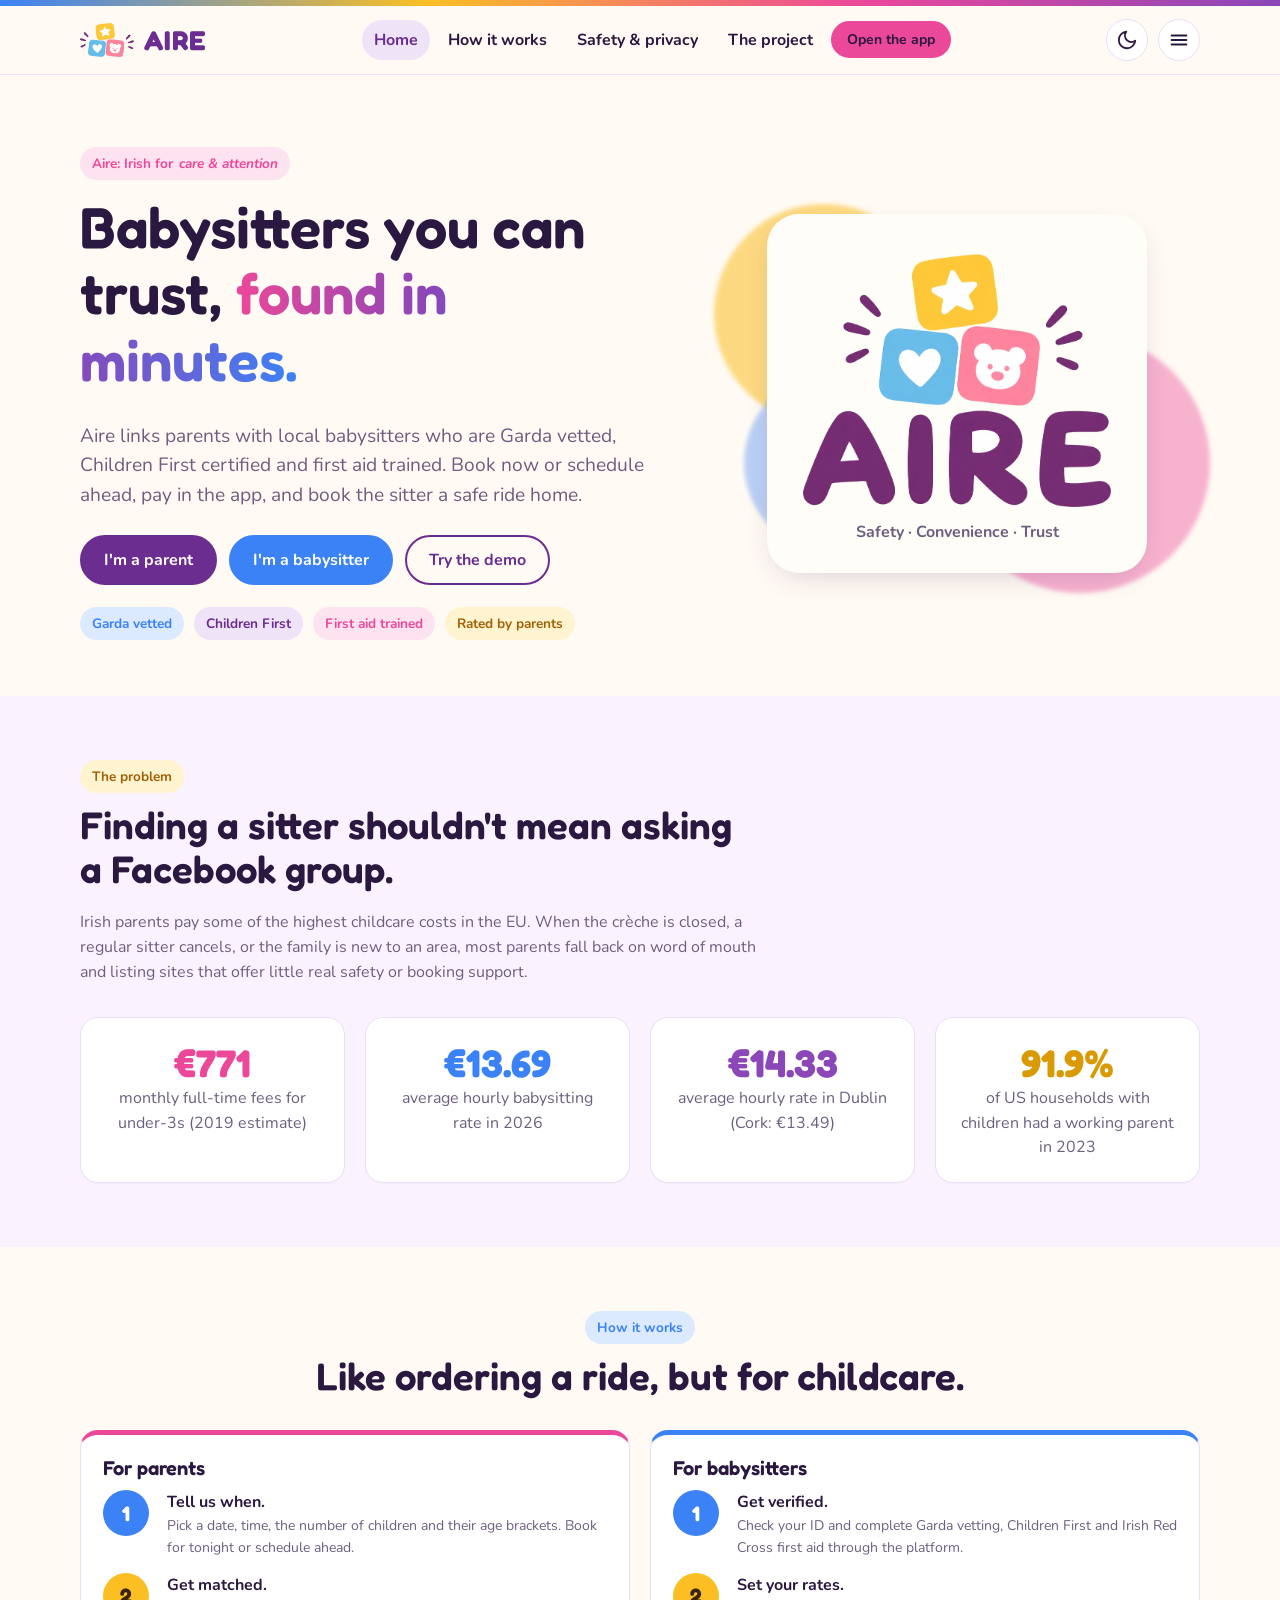
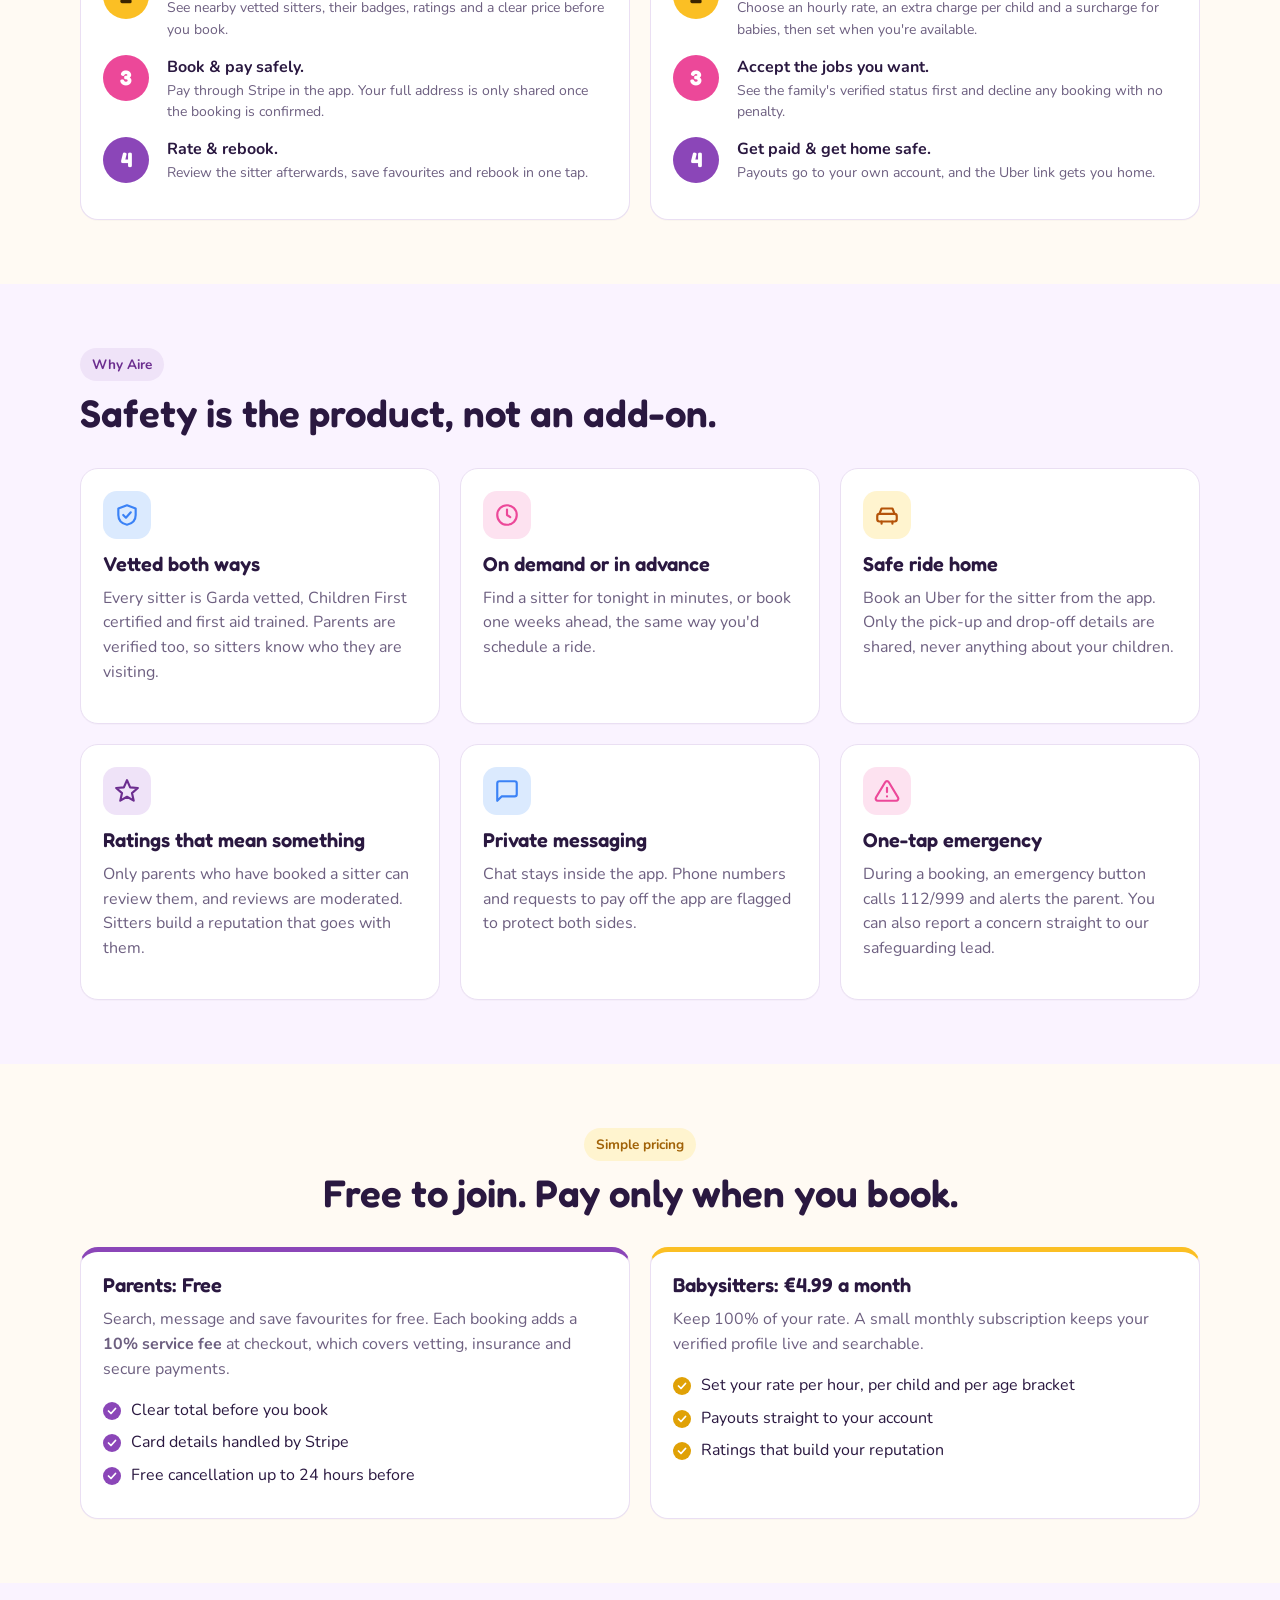
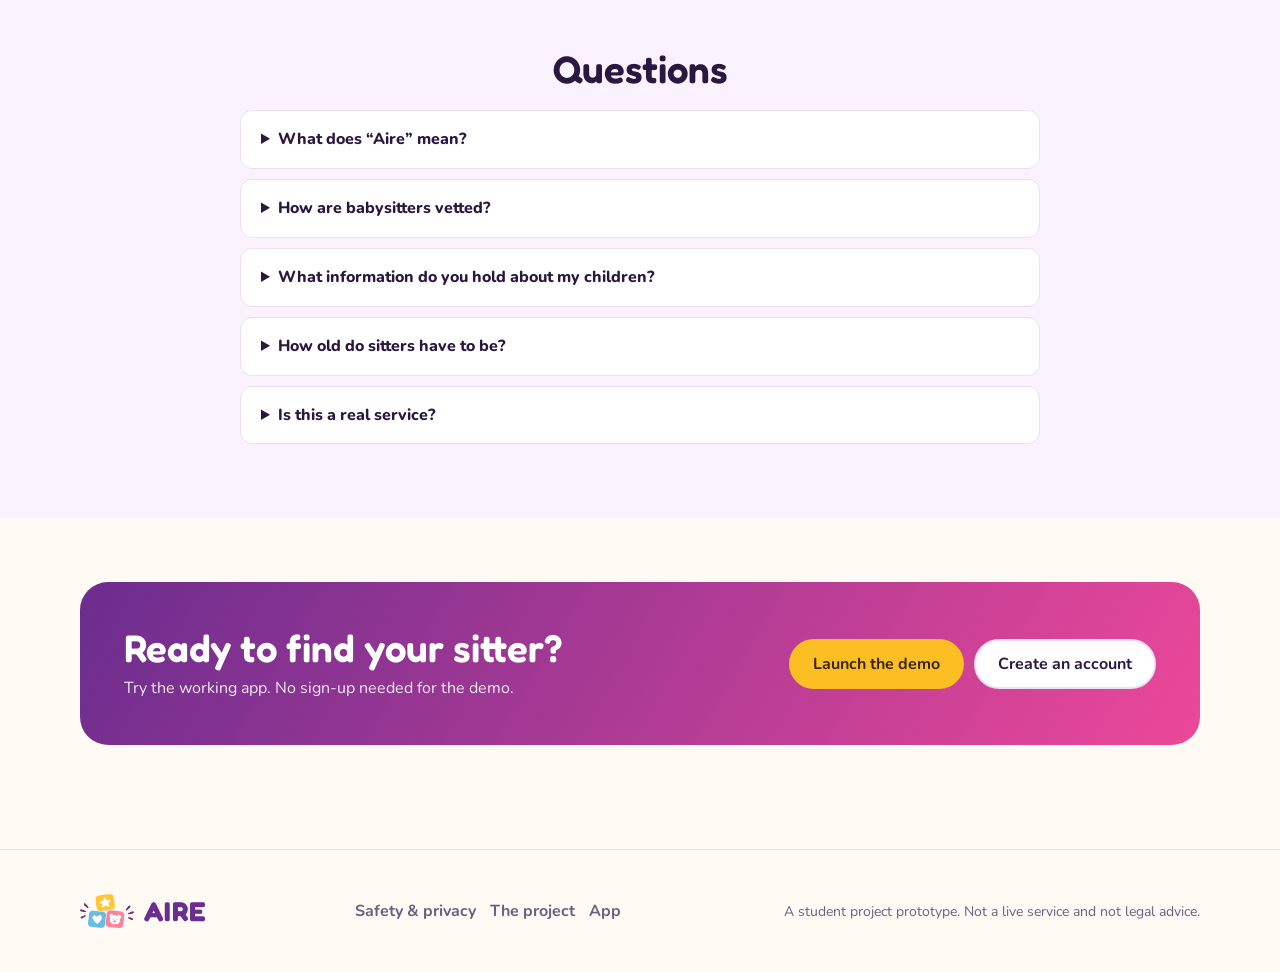
==== commit a259dab7: "Replace logo with the star, heart and teddy blocks logo Co-Authored-By: Claude Opus 5.5 <noreply@ant" ====
--- a/index.html
+++ b/index.html
@@ -5,7 +5,7 @@
   <meta name="viewport" content="width=device-width, initial-scale=1">
   <title>Aire · Trusted Babysitters</title>
   <meta name="description" content="Aire connects parents in Ireland with Garda vetted, Children First certified and first aid trained local babysitters, found in minutes.">
-  <link rel="icon" href="assets/logo-mark.svg" type="image/svg+xml">
+  <link rel="icon" href="assets/favicon.png" type="image/png">
   <link rel="preconnect" href="https://fonts.googleapis.com">
   <link rel="preconnect" href="https://fonts.gstatic.com" crossorigin>
   <link href="https://fonts.googleapis.com/css2?family=Fredoka:wght@500;600;700&family=Nunito:wght@500;600;700;800&display=swap" rel="stylesheet">
@@ -16,7 +16,7 @@
   <div class="rainbow-bar"></div>
   <header class="site-header">
     <div class="container">
-      <a class="brand" href="index.html"><img src="assets/logo-mark.svg" alt=""><span>AIRE</span></a>
+      <a class="brand" href="index.html"><img src="assets/logo-mark.png" alt=""><span>AIRE</span></a>
       <nav class="nav" id="site-nav" aria-label="Main">
         <a href="index.html" aria-current="page">Home</a>
         <a href="index.html#how">How it works</a>
@@ -55,8 +55,7 @@
         <div class="hero-art" aria-hidden="true">
           <span class="blob b1"></span><span class="blob b2"></span><span class="blob b3"></span>
           <div class="logo-card">
-            <img src="assets/logo-mark.svg" alt="">
-            <div class="word">AIRE</div>
+            <img src="assets/logo-full.png" alt="Aire">
             <p class="muted" style="margin:6px 0 0;font-weight:700">Safety · Convenience · Trust</p>
           </div>
         </div>
@@ -169,7 +168,7 @@
 
   <footer class="site-footer">
     <div class="container">
-      <a class="brand" href="index.html"><img src="assets/logo-mark.svg" alt=""><span>AIRE</span></a>
+      <a class="brand" href="index.html"><img src="assets/logo-mark.png" alt=""><span>AIRE</span></a>
       <nav><a href="safety.html">Safety &amp; privacy</a><a href="project.html">The project</a><a href="app.html">App</a></nav>
       <p class="muted small" style="margin:0">A student project prototype. Not a live service and not legal advice.</p>
     </div>
--- a/css/styles.css
+++ b/css/styles.css
@@ -423,3 +423,14 @@
 .searching { display: flex; align-items: center; gap: 10px; color: var(--muted); font-weight: 700; }
 .spinner { width: 20px; height: 20px; border-radius: 50%; border: 3px solid var(--purple-soft); border-top-color: var(--pink); animation: spin .8s linear infinite; }
 @keyframes spin { to { transform: rotate(360deg); } }
+@media (min-width: 821px) { .mobile-only-switch { display: none !important; } }
+button.side-link { width: 100%; text-align: left; color: var(--text); }
+.btn svg, .chip svg, .sos svg { width: 18px; height: 18px; flex: none; }
+.btn.sm svg { width: 16px; height: 16px; }
+.btn { white-space: nowrap; }
+@media (max-width: 420px) { .app-top .actions { gap: 6px; } .app-top .actions .btn.sm { padding: 6px 10px; font-size: .8rem; } }
+/* logo: the full logo always sits on a light plate so the purple wordmark reads in dark mode */
+.hero-art .logo-card, .logo-plate { background: #fffdf8; }
+.hero-art .logo-card p.muted { color: #6d5f80; }
+.brand img { width: 54px; }
+.auth-card .brand img { width: 64px; }
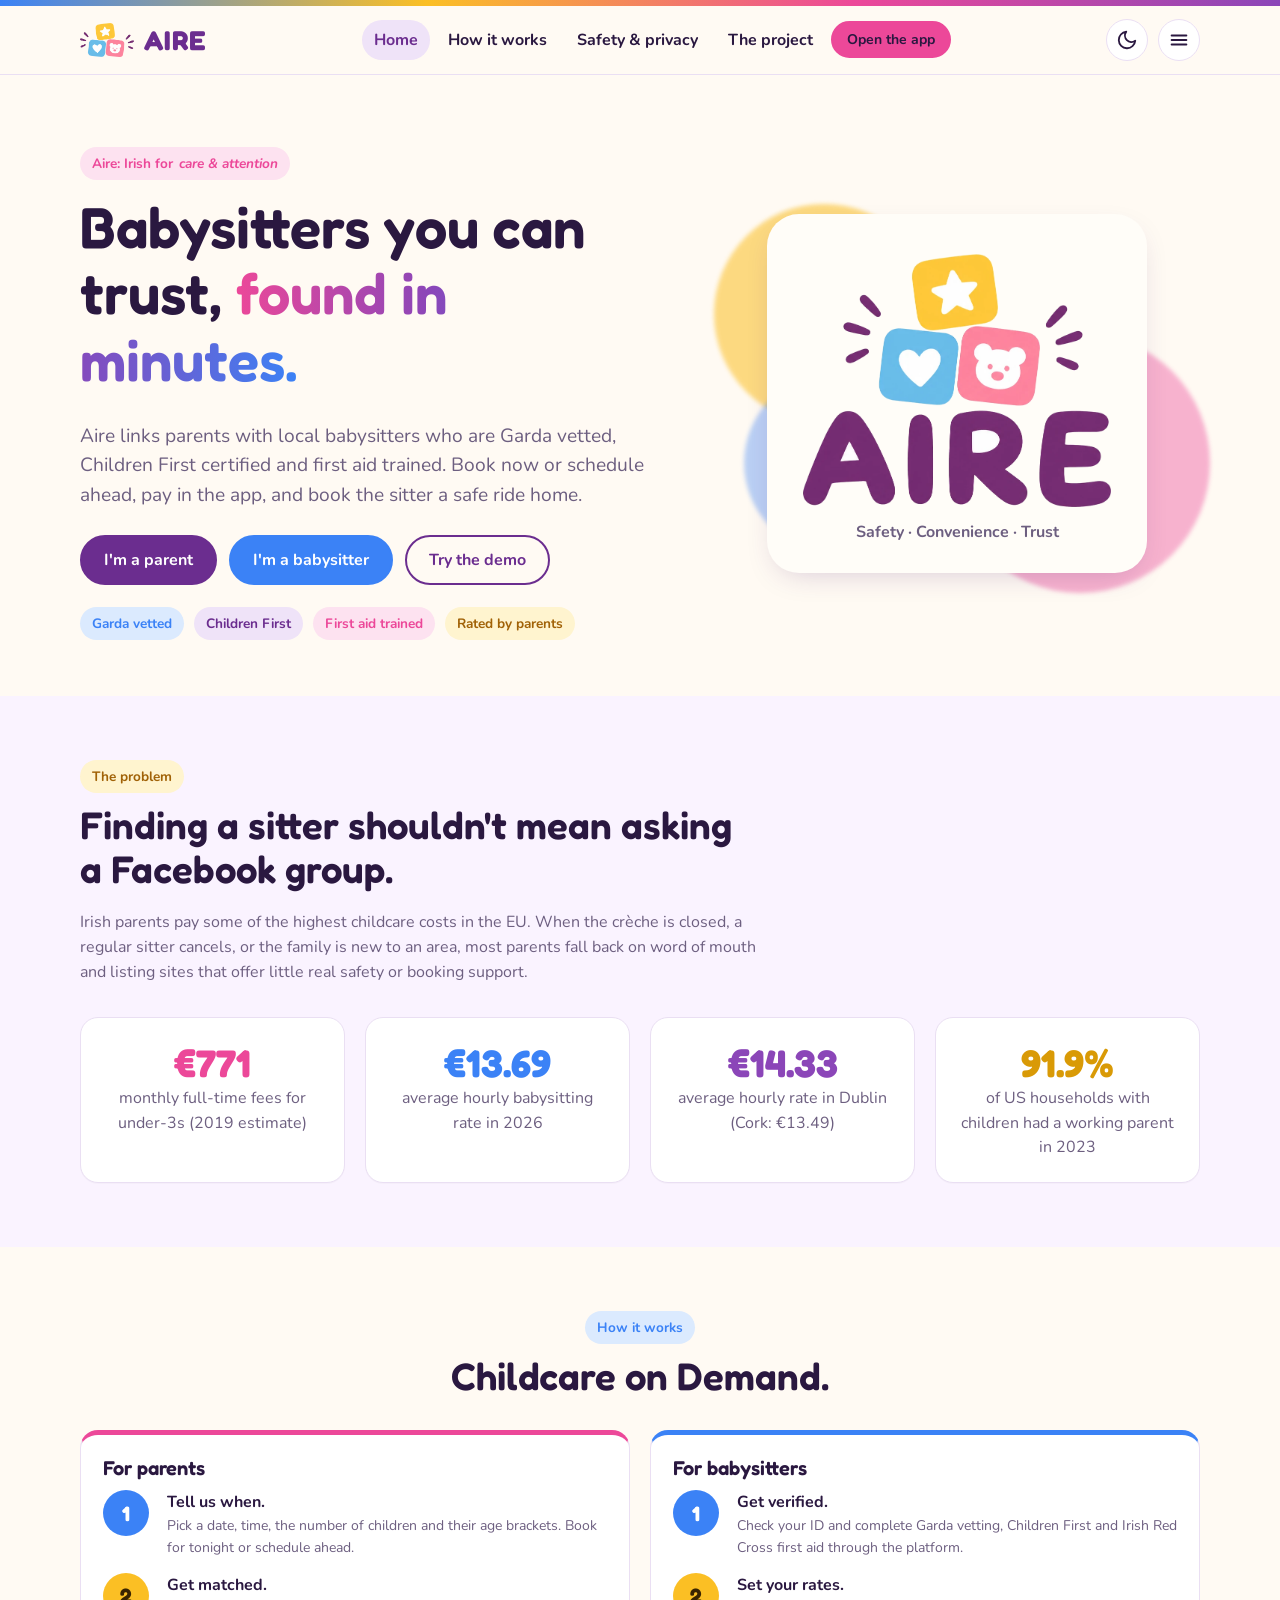
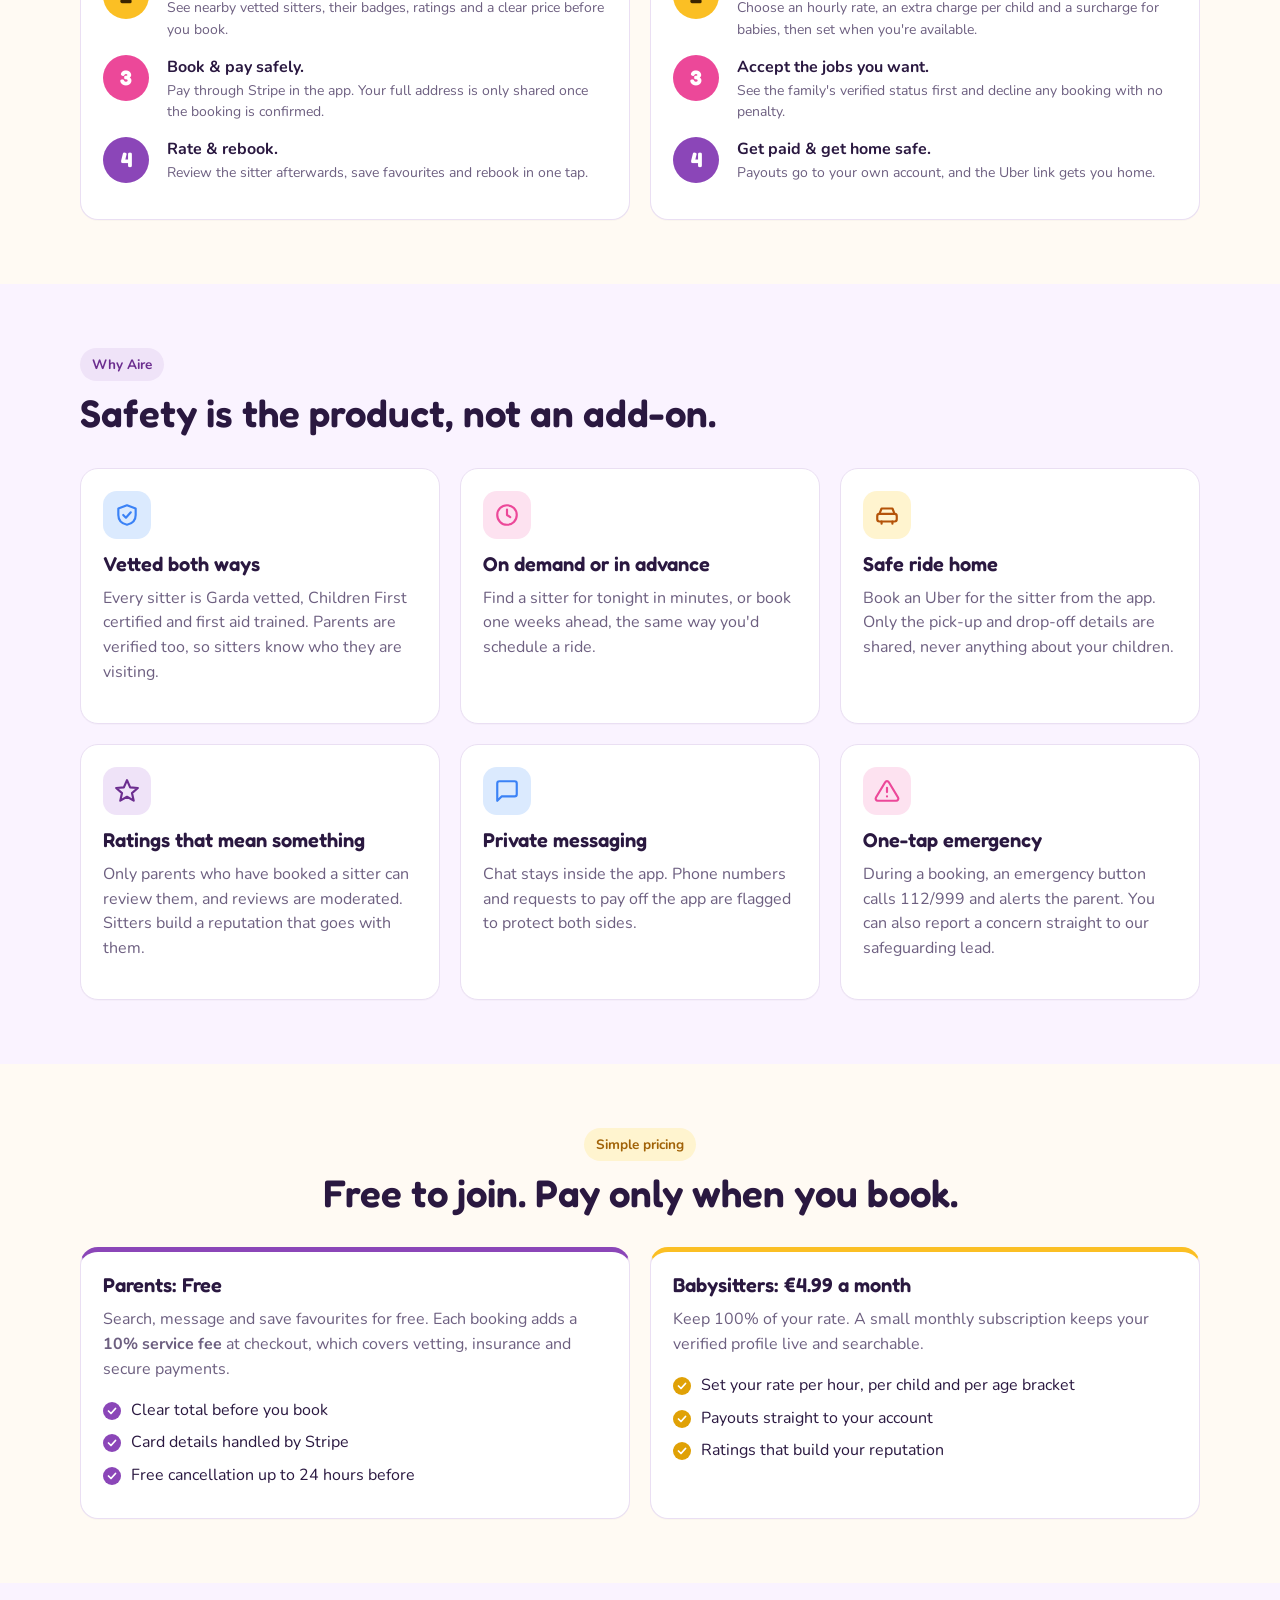
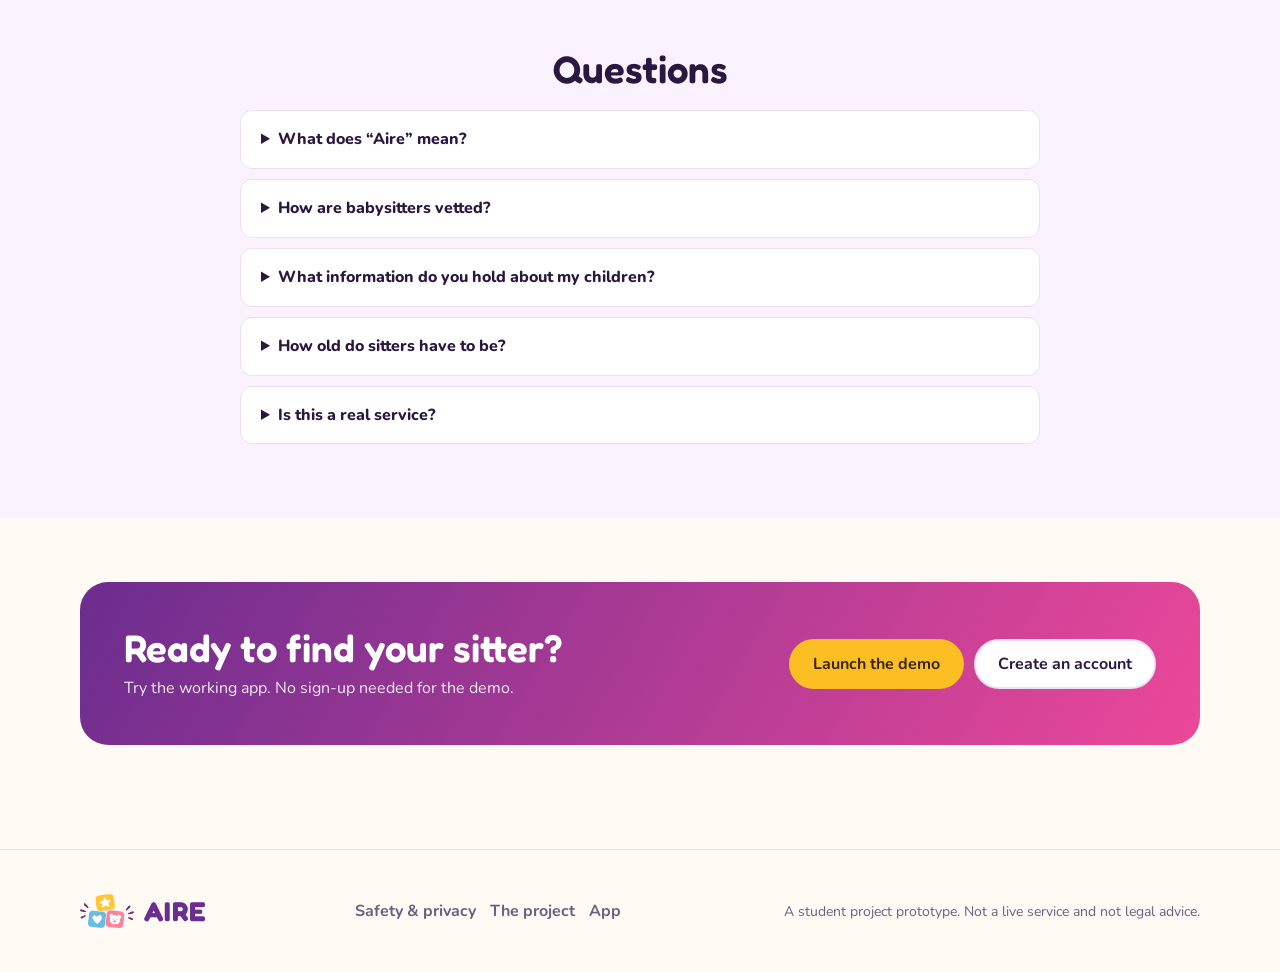
==== commit c40285cb: "Update index.html" ====
--- a/index.html
+++ b/index.html
@@ -82,7 +82,7 @@
       <div class="container">
         <div class="section-head center center-text" style="text-align:center">
           <span class="pill blue">How it works</span>
-          <h2 style="margin-top:10px">Like ordering a ride, but for childcare.</h2>
+          <h2 style="margin-top:10px">Childcare on Demand.</h2>
         </div>
         <div class="grid c2">
           <div class="card accent-pink">
